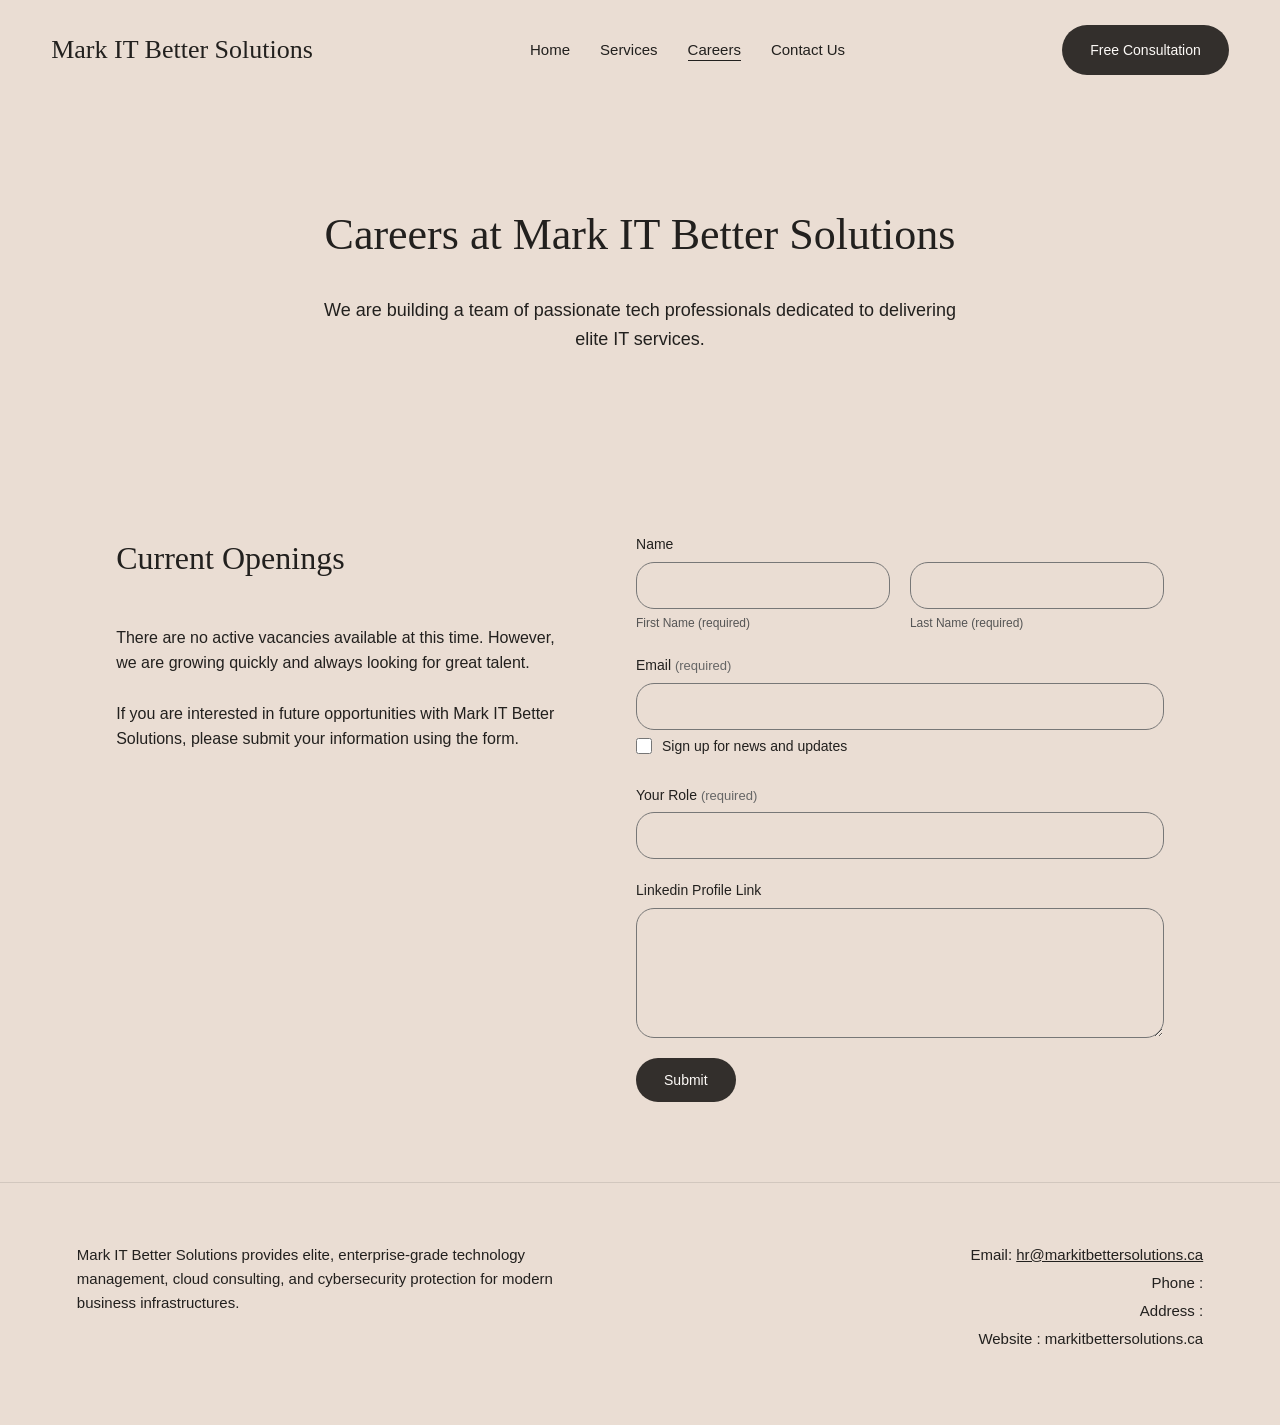
==== careers.html @ d2ea372e "Add files via upload" ====
<!DOCTYPE html>
<html lang="en">
<head>
    <meta charset="UTF-8">
    <meta name="viewport" content="width=device-width, initial-scale=1.0">
    <title>Careers | Mark IT Better Solutions</title>
    <link rel="stylesheet" href="style.css">
</head>
<body>

    <header class="site-header">
        <div class="brand-logo">Mark IT Better Solutions</div>
        <nav class="main-nav">
            <ul>
                <li><a href="index.html">Home</a></li>
                <li><a href="services.html">Services</a></li>
                <li class="active"><a href="careers.html">Careers</a></li>
                <li><a href="contact.html">Contact Us</a></li>
            </ul>
        </nav>
        <a href="contact.html" class="btn-pill">Free Consultation</a>
    </header>

    <section class="careers-hero">
        <h1>Careers at Mark IT Better Solutions</h1>
        <p>We are building a team of passionate tech professionals dedicated to delivering elite IT services.</p>
    </section>

    <section class="split-layout-section">
        <div class="split-left">
            <h2>Current Openings</h2>
            <p>There are no active vacancies available at this time. However, we are growing quickly and always looking for great talent.</p>
            <p>If you are interested in future opportunities with Mark IT Better Solutions, please submit your information using the form.</p>
        </div>
        
        <div class="split-right">
            <form action="https://formspree.io/f/mjgzlzod" method="POST" class="squarespace-style-form">
                
                <div class="form-field">
                    <label>Name</label>
                    <div class="form-group-row">
                        <div style="flex:1;">
                            <input type="text" name="firstName" class="form-input" required>
                            <span style="font-size:12px; color:#555;">First Name (required)</span>
                        </div>
                        <div style="flex:1;">
                            <input type="text" name="lastName" class="form-input" required>
                            <span style="font-size:12px; color:#555;">Last Name (required)</span>
                        </div>
                    </div>
                </div>

                <div class="form-field">
                    <label>Email <span>(required)</span></label>
                    <input type="email" name="email" class="form-input" required>
                    <label class="form-checkbox-label">
                        <input type="checkbox" name="marketing_opt_in"> Sign up for news and updates
                    </label>
                </div>

                <div class="form-field">
                    <label>Your Role <span>(required)</span></label>
                    <input type="text" name="requestedRole" class="form-input" required>
                </div>

                <div class="form-field">
                    <label>Linkedin Profile Link</label>
                    <textarea name="linkedinAndBio" class="form-textarea"></textarea>
                </div>

                <div style="text-align: left;">
                    <button type="submit" class="btn-pill">Submit</button>
                </div>
            </form>
        </div>
    </section>

    <footer class="site-footer">
        <div class="footer-grid">
            <div class="footer-about">
                Mark IT Better Solutions provides elite, enterprise-grade technology management, cloud consulting, and cybersecurity protection for modern business infrastructures.
            </div>
            <div class="footer-contact">
                <p>Email: <a href="mailto:hr@markitbettersolutions.ca">hr@markitbettersolutions.ca</a></p>
                <p>Phone : </p>
                <p>Address : </p>
                <p>Website : markitbettersolutions.ca</p>
            </div>
        </div>
    </footer>

</body>
</html>
---- style.css ----
/* ==========================================================================
   GLOBAL DESIGN SYSTEM & VARIABLES
   ========================================================================== */
:root {
    --bg-cream: #eaddd3;
    --bg-dark-charcoal: #332f2c;
    --text-dark: #22201e;
    --text-light: #fdfaf7;
    --font-heading: 'Adobe Garamond Pro', 'Garamond', 'Georgia', serif;
    --font-body: 'Helvetica Neue', 'Arial', sans-serif;
    --border-radius-sm: 18px;
    --border-radius-lg: 32px;
}

* {
    box-sizing: border-box;
    margin: 0;
    padding: 0;
}

body {
    background-color: var(--bg-cream);
    color: var(--text-dark);
    font-family: var(--font-body);
    font-size: 16px;
    line-height: 1.6;
    overflow-x: hidden;
}

h1, h2, h3 {
    font-family: var(--font-heading);
    font-weight: normal;
    color: var(--text-dark);
}

a {
    color: inherit;
    text-decoration: none;
}

/* ==========================================================================
   SHARED HEADER & GLOBAL NAVIGATION
   ========================================================================== */
.site-header {
    display: flex;
    justify-content: space-between;
    align-items: center;
    padding: 25px 4%;
    background-color: var(--bg-cream);
    width: 100%;
}

.brand-logo {
    font-family: var(--font-heading);
    font-size: 26px;
    color: var(--text-dark);
}

.main-nav ul {
    display: flex;
    list-style: none;
    gap: 30px;
}

.main-nav a {
    font-size: 15px;
    position: relative;
    padding-bottom: 3px;
}

.main-nav li.active a::after {
    content: '';
    position: absolute;
    bottom: 0;
    left: 0;
    width: 100%;
    height: 1px;
    background-color: var(--text-dark);
}

.btn-pill {
    background-color: var(--bg-dark-charcoal);
    color: var(--text-light);
    padding: 14px 28px;
    border-radius: 40px;
    font-size: 14px;
    display: inline-block;
    border: none;
    cursor: pointer;
    transition: transform 0.2s ease;
}

.btn-pill:hover {
    transform: scale(1.02);
}

/* ==========================================================================
   SHARED FOOTER
   ========================================================================== */
.site-footer {
    border-top: 1px solid rgba(0,0,0,0.1);
    padding: 60px 6% 30px 6%;
    margin-top: 40px;
}

.footer-grid {
    display: grid;
    grid-template-columns: 1.2fr 1fr;
    gap: 40px;
    margin-bottom: 40px;
}

.footer-about {
    font-size: 15px;
    max-width: 500px;
}

.footer-contact {
    text-align: right;
    font-size: 15px;
}

.footer-contact p {
    margin-bottom: 4px;
}

.footer-contact a {
    text-decoration: underline;
}

/* ==========================================================================
   HOME PAGE SPECIFIC STYLES (Updated with Web Link Image)
   ========================================================================== */
.hero-section {
    position: relative;
    background: linear-gradient(rgba(234, 221, 211, 0.82), rgba(234, 221, 211, 0.82)), url('https://images.unsplash.com/photo-1497215728101-856f4ea42174?auto=format&fit=crop&w=1600&q=80') no-repeat center center;
    background-size: cover;
    text-align: center;
    padding: 100px 10%;
    min-height: 550px;
    display: flex;
    flex-direction: column;
    justify-content: center;
    align-items: center;
}

.hero-section h1 {
    font-size: 44px;
    max-width: 900px;
    margin-bottom: 40px;
}

.hero-section p {
    font-size: 18px;
    max-width: 700px;
    margin-bottom: 40px;
}

.home-services-section {
    text-align: center;
    padding: 80px 4%;
}

.home-services-section h2 {
    font-size: 38px;
    margin-bottom: 60px;
}

.services-three-col {
    display: grid;
    grid-template-columns: repeat(3, 1fr);
    gap: 40px;
    max-width: 1200px;
    margin: 0 auto;
}

.service-col h3 {
    font-size: 22px;
    margin-bottom: 25px;
}

.service-col p {
    font-size: 15px;
    color: #444;
    text-align: left;
}

.trust-section {
    background-color: var(--bg-dark-charcoal);
    color: var(--text-light);
    text-align: center;
    padding: 90px 4%;
}

.trust-section h2 {
    color: var(--text-light);
    font-size: 36px;
    margin-bottom: 40px;
}

.trust-metrics {
    list-style: none;
    display: flex;
    justify-content: center;
    gap: 20px;
    font-size: 18px;
}

.trust-metrics li::before {
    content: "• ";
    padding-right: 5px;
}

/* ==========================================================================
   SERVICES PAGE SPECIFIC STYLES
   ========================================================================== */
.page-intro-header {
    text-align: center;
    padding: 70px 10%;
}

.page-intro-header h1 {
    font-size: 46px;
    margin-bottom: 30px;
}

.page-intro-header p {
    font-size: 18px;
    max-width: 600px;
    margin: 0 auto;
}

.alternating-container {
    max-width: 1100px;
    margin: 0 auto;
    padding: 0 4%;
}

.service-row {
    display: flex;
    align-items: center;
    gap: 60px;
    margin-bottom: 100px;
}

.service-row.reverse {
    flex-direction: row-reverse;
}

.service-media, .service-desc {
    flex: 1;
}

.service-media img {
    width: 100%;
    height: auto;
    display: block;
    border-radius: var(--border-radius-lg);
    object-fit: cover;
}

.service-desc h2 {
    font-size: 28px;
    margin-bottom: 20px;
}

.service-desc p {
    font-size: 16px;
    color: #333;
}

.bottom-cta {
    text-align: center;
    padding: 80px 4%;
}

.bottom-cta h2 {
    font-size: 38px;
    margin-bottom: 25px;
}

.bottom-cta p {
    font-size: 18px;
    margin-bottom: 35px;
}

/* ==========================================================================
   CAREERS PAGE STYLES (Updated with Web Link Image)
   ========================================================================== */
.careers-hero {
    background: linear-gradient(rgba(234, 221, 211, 0.88), rgba(234, 221, 211, 0.88)), url('https://images.unsplash.com/photo-1522071820081-009f0129c71c?auto=format&fit=crop&w=1600&q=80') no-repeat center center;
    background-size: cover;
    text-align: center;
    padding: 100px 6%;
}

.careers-hero h1 {
    font-size: 44px;
    margin-bottom: 25px;
}

.careers-hero p {
    font-size: 18px;
    max-width: 650px;
    margin: 0 auto;
}

.split-layout-section {
    max-width: 1150px;
    margin: 80px auto;
    padding: 0 4%;
    display: flex;
    gap: 80px;
}

.split-left {
    flex: 1;
}

.split-left h2 {
    font-size: 32px;
    margin-bottom: 40px;
}

.split-left p {
    font-size: 16px;
    margin-bottom: 25px;
    max-width: 450px;
}

.split-right {
    flex: 1.2;
}

/* ==========================================================================
   UNIVERSAL BOXED FORM STYLING
   ========================================================================== */
.squarespace-style-form {
    display: flex;
    flex-direction: column;
    gap: 20px;
}

.form-group-row {
    display: flex;
    gap: 20px;
}

.form-field {
    display: flex;
    flex-direction: column;
    flex: 1;
}

.form-field label {
    font-size: 14px;
    margin-bottom: 6px;
}

.form-field label span {
    color: #666;
    font-size: 13px;
}

.form-input {
    background: transparent;
    border: 1px solid #777;
    border-radius: var(--border-radius-sm);
    padding: 14px 18px;
    font-size: 15px;
    width: 100%;
    outline: none;
}

.form-textarea {
    background: transparent;
    border: 1px solid #777;
    border-radius: var(--border-radius-sm);
    padding: 14px 18px;
    font-size: 15px;
    width: 100%;
    min-height: 130px;
    resize: vertical;
    outline: none;
}

.form-checkbox-label {
    display: flex;
    align-items: center;
    gap: 10px;
    font-size: 14px;
    cursor: pointer;
    margin-top: 5px;
}

.form-checkbox-label input {
    width: 16px;
    height: 16px;
    accent-color: var(--bg-dark-charcoal);
}

/* ==========================================================================
   CONTACT PAGE STYLES
   ========================================================================== */
.contact-section-container {
    max-width: 1150px;
    margin: 40px auto 80px auto;
    padding: 0 4%;
}

.contact-header {
    text-align: center;
    margin-bottom: 50px;
}

.contact-header h1 {
    font-size: 48px;
    margin-bottom: 15px;
}

.contact-header p {
    font-size: 16px;
    max-width: 650px;
    margin: 0 auto;
}

.contact-split-grid {
    display: grid;
    grid-template-columns: 1.2fr 1fr;
    gap: 60px;
    align-items: start;
}

.contact-media-wrapper img {
    width: 100%;
    height: auto;
    border-radius: var(--border-radius-lg);
    object-fit: cover;
}

/* ==========================================================================
   MOBILE RESPONSIVE BREAKPOINTS
   ========================================================================== */
@media (max-width: 900px) {
    .site-header {
        flex-direction: column;
        gap: 20px;
    }
    .services-three-col, .footer-grid, .contact-split-grid {
        grid-template-columns: 1fr;
    }
    .service-row, .service-row.reverse, .split-layout-section {
        flex-direction: column;
        gap: 40px;
    }
    .footer-contact {
        text-align: left;
    }
    .trust-metrics {
        flex-direction: column;
        gap: 10px;
    }
}
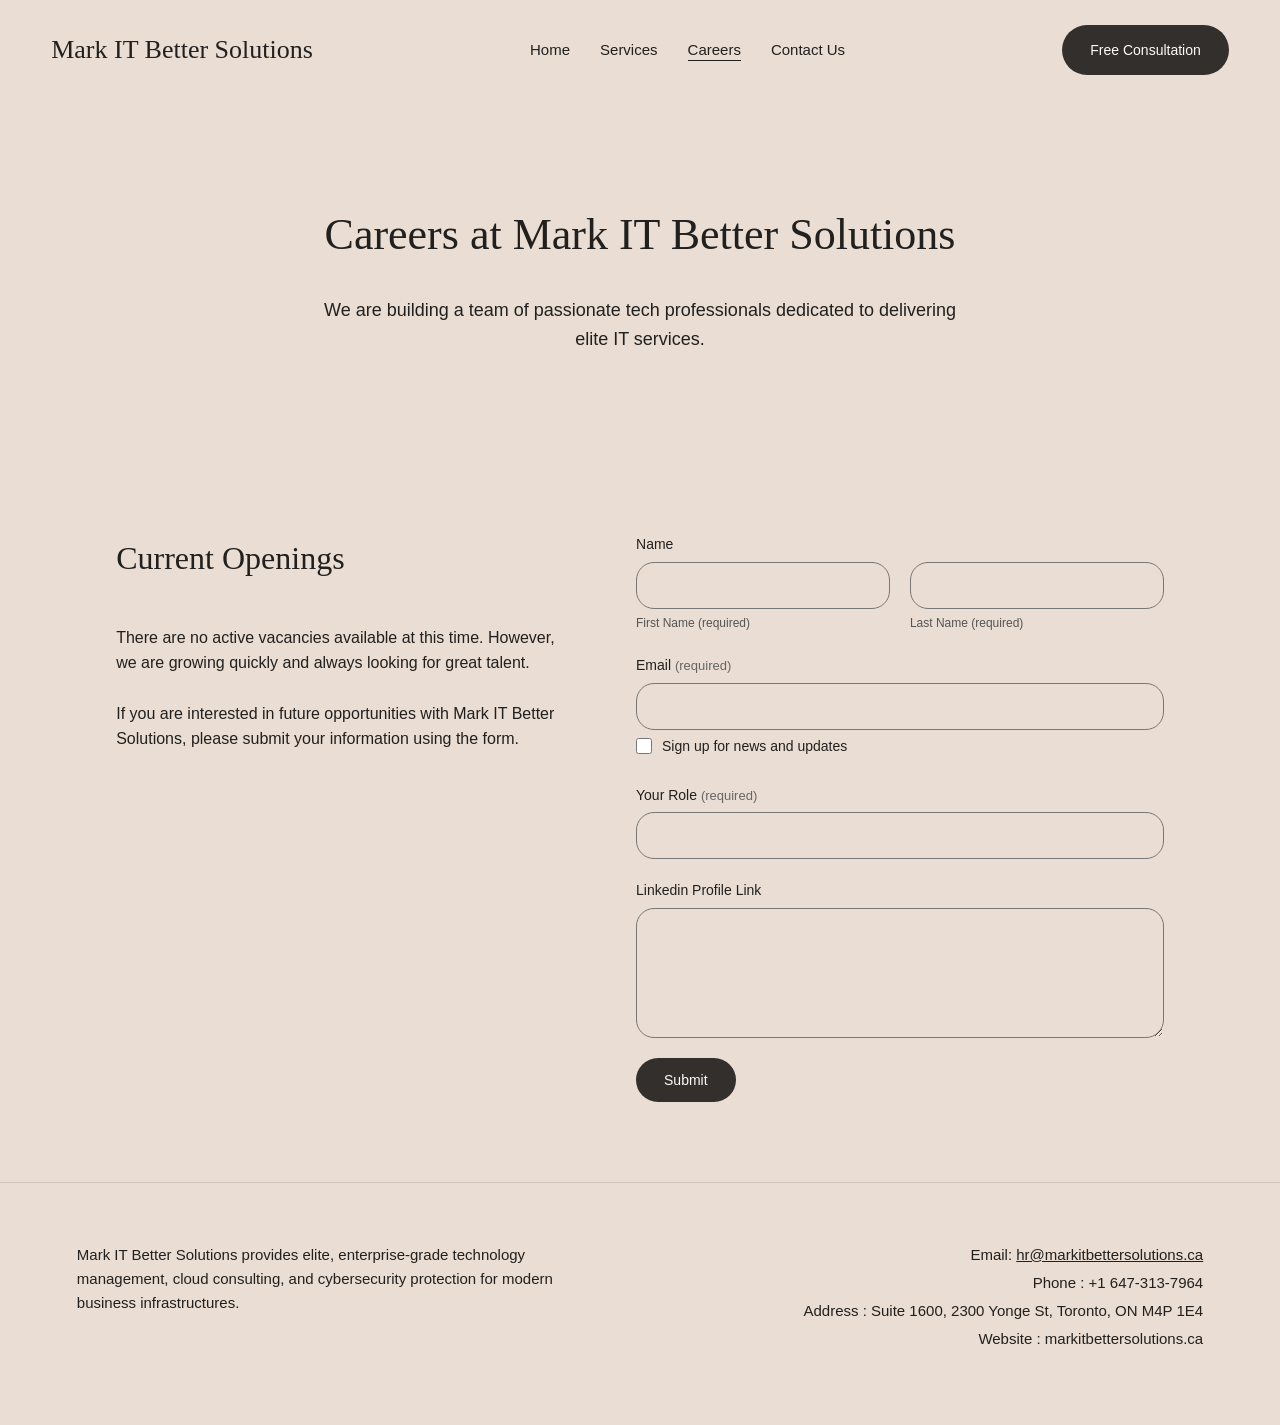
==== commit f4e70df2: "Update careers.html" ====
--- a/careers.html
+++ b/careers.html
@@ -3,7 +3,16 @@
 <head>
     <meta charset="UTF-8">
     <meta name="viewport" content="width=device-width, initial-scale=1.0">
-    <title>Careers | Mark IT Better Solutions</title>
+    
+    <!-- 1. OPTIMIZED TITLE TAG (Targeting Job Seekers & Industry Talent) -->
+    <title>IT Careers & Job Openings | Mark IT Better Solutions</title>
+    
+    <!-- 2. OPTIMIZED META DESCRIPTION (Under 160 Characters) -->
+    <meta name="description" content="Join the tech team at Mark IT Better Solutions. Explore corporate IT, cloud management, and enterprise cybersecurity career opportunities in Toronto.">
+    
+    <!-- 3. CANONICAL TAG (Prevents Duplicate URL Indexing Penalties) -->
+    <link class="canonical" href="https://markitbettersolutions.ca/careers.html">
+    
     <link rel="stylesheet" href="style.css">
 </head>
 <body>
@@ -34,7 +43,19 @@
         </div>
         
         <div class="split-right">
-            <form action="https://formspree.io/f/mjgzlzod" method="POST" class="squarespace-style-form">
+            <!-- Connected to the Static Forms API -->
+            <form action="https://api.staticforms.dev/submit" method="POST" class="squarespace-style-form">
+                
+                <!-- Your Static Forms Key is locked in safely below -->
+                <input type="hidden" name="apiKey" value="sf_0f5c49a0ef900020e95daa9b">
+
+                <!-- IDENTIFIERS: Configured for Job Applications and custom redirect link -->
+                <input type="hidden" name="formType" value="Job Application">
+                <input type="hidden" name="subject" value="New Career Application">
+                <input type="hidden" name="redirectTo" value="https://markitbettersolutions.ca/thank-you.html">
+
+                <!-- ANTI-SPAM: Invisible honeypot to stop spam bots silently -->
+                <input type="text" name="honeypot" style="display:none">
                 
                 <div class="form-field">
                     <label>Name</label>
@@ -82,12 +103,13 @@
             </div>
             <div class="footer-contact">
                 <p>Email: <a href="mailto:hr@markitbettersolutions.ca">hr@markitbettersolutions.ca</a></p>
-                <p>Phone : </p>
-                <p>Address : </p>
+                <!-- 4. HARDCODED BUSINESS DETAILS: Synchronized contact elements -->
+                <p>Phone : <a href="tel:+16473137964" style="color: inherit; text-decoration: none;">+1 647-313-7964</a></p>
+                <p>Address : Suite 1600, 2300 Yonge St, Toronto, ON M4P 1E4</p>
                 <p>Website : markitbettersolutions.ca</p>
             </div>
         </div>
     </footer>
 
 </body>
-</html>+</html>
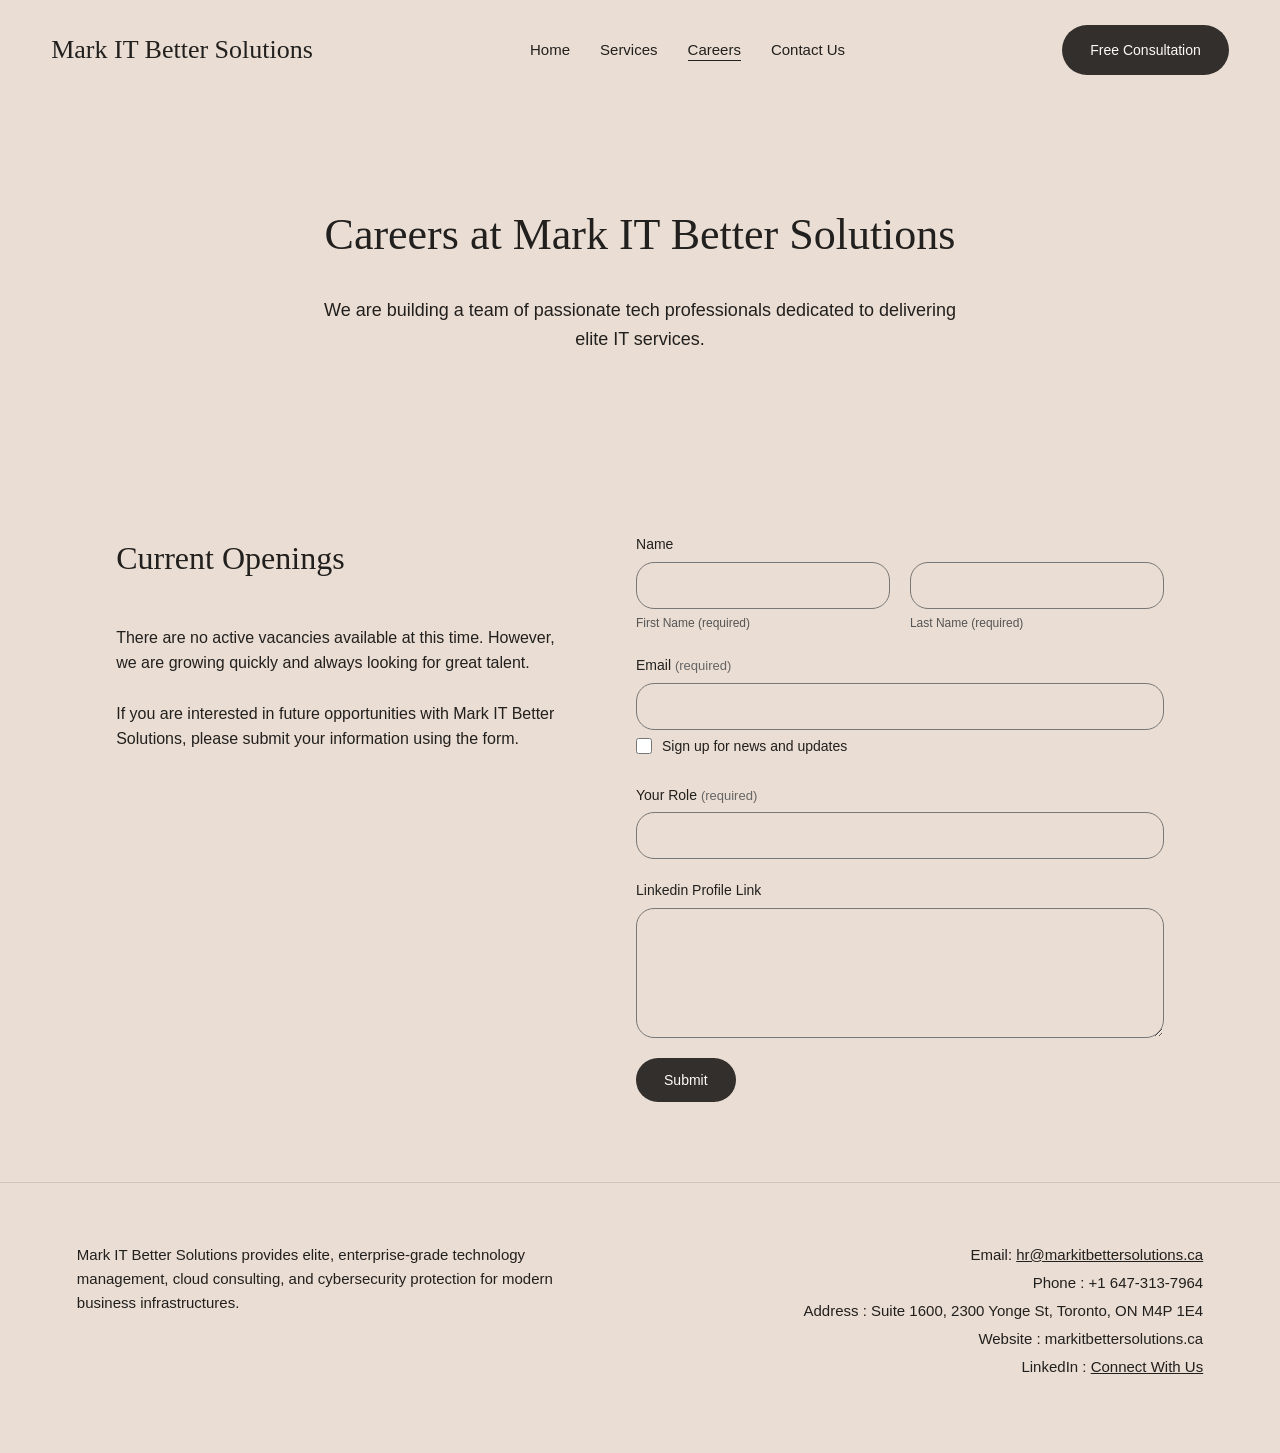
==== commit 81b5a7cc: "Update careers.html" ====
--- a/careers.html
+++ b/careers.html
@@ -3,16 +3,9 @@
 <head>
     <meta charset="UTF-8">
     <meta name="viewport" content="width=device-width, initial-scale=1.0">
-    
-    <!-- 1. OPTIMIZED TITLE TAG (Targeting Job Seekers & Industry Talent) -->
     <title>IT Careers & Job Openings | Mark IT Better Solutions</title>
-    
-    <!-- 2. OPTIMIZED META DESCRIPTION (Under 160 Characters) -->
     <meta name="description" content="Join the tech team at Mark IT Better Solutions. Explore corporate IT, cloud management, and enterprise cybersecurity career opportunities in Toronto.">
-    
-    <!-- 3. CANONICAL TAG (Prevents Duplicate URL Indexing Penalties) -->
-    <link class="canonical" href="https://markitbettersolutions.ca/careers.html">
-    
+    <link rel="canonical" href="https://markitbettersolutions.ca/careers.html">
     <link rel="stylesheet" href="style.css">
 </head>
 <body>
@@ -43,18 +36,11 @@
         </div>
         
         <div class="split-right">
-            <!-- Connected to the Static Forms API -->
             <form action="https://api.staticforms.dev/submit" method="POST" class="squarespace-style-form">
-                
-                <!-- Your Static Forms Key is locked in safely below -->
                 <input type="hidden" name="apiKey" value="sf_0f5c49a0ef900020e95daa9b">
-
-                <!-- IDENTIFIERS: Configured for Job Applications and custom redirect link -->
                 <input type="hidden" name="formType" value="Job Application">
                 <input type="hidden" name="subject" value="New Career Application">
                 <input type="hidden" name="redirectTo" value="https://markitbettersolutions.ca/thank-you.html">
-
-                <!-- ANTI-SPAM: Invisible honeypot to stop spam bots silently -->
                 <input type="text" name="honeypot" style="display:none">
                 
                 <div class="form-field">
@@ -103,10 +89,10 @@
             </div>
             <div class="footer-contact">
                 <p>Email: <a href="mailto:hr@markitbettersolutions.ca">hr@markitbettersolutions.ca</a></p>
-                <!-- 4. HARDCODED BUSINESS DETAILS: Synchronized contact elements -->
                 <p>Phone : <a href="tel:+16473137964" style="color: inherit; text-decoration: none;">+1 647-313-7964</a></p>
                 <p>Address : Suite 1600, 2300 Yonge St, Toronto, ON M4P 1E4</p>
                 <p>Website : markitbettersolutions.ca</p>
+                <p>LinkedIn : <a href="https://www.linkedin.com/company/mark-it-better-solutions/" target="_blank" style="color: inherit; text-decoration: underline;">Connect With Us</a></p>
             </div>
         </div>
     </footer>
